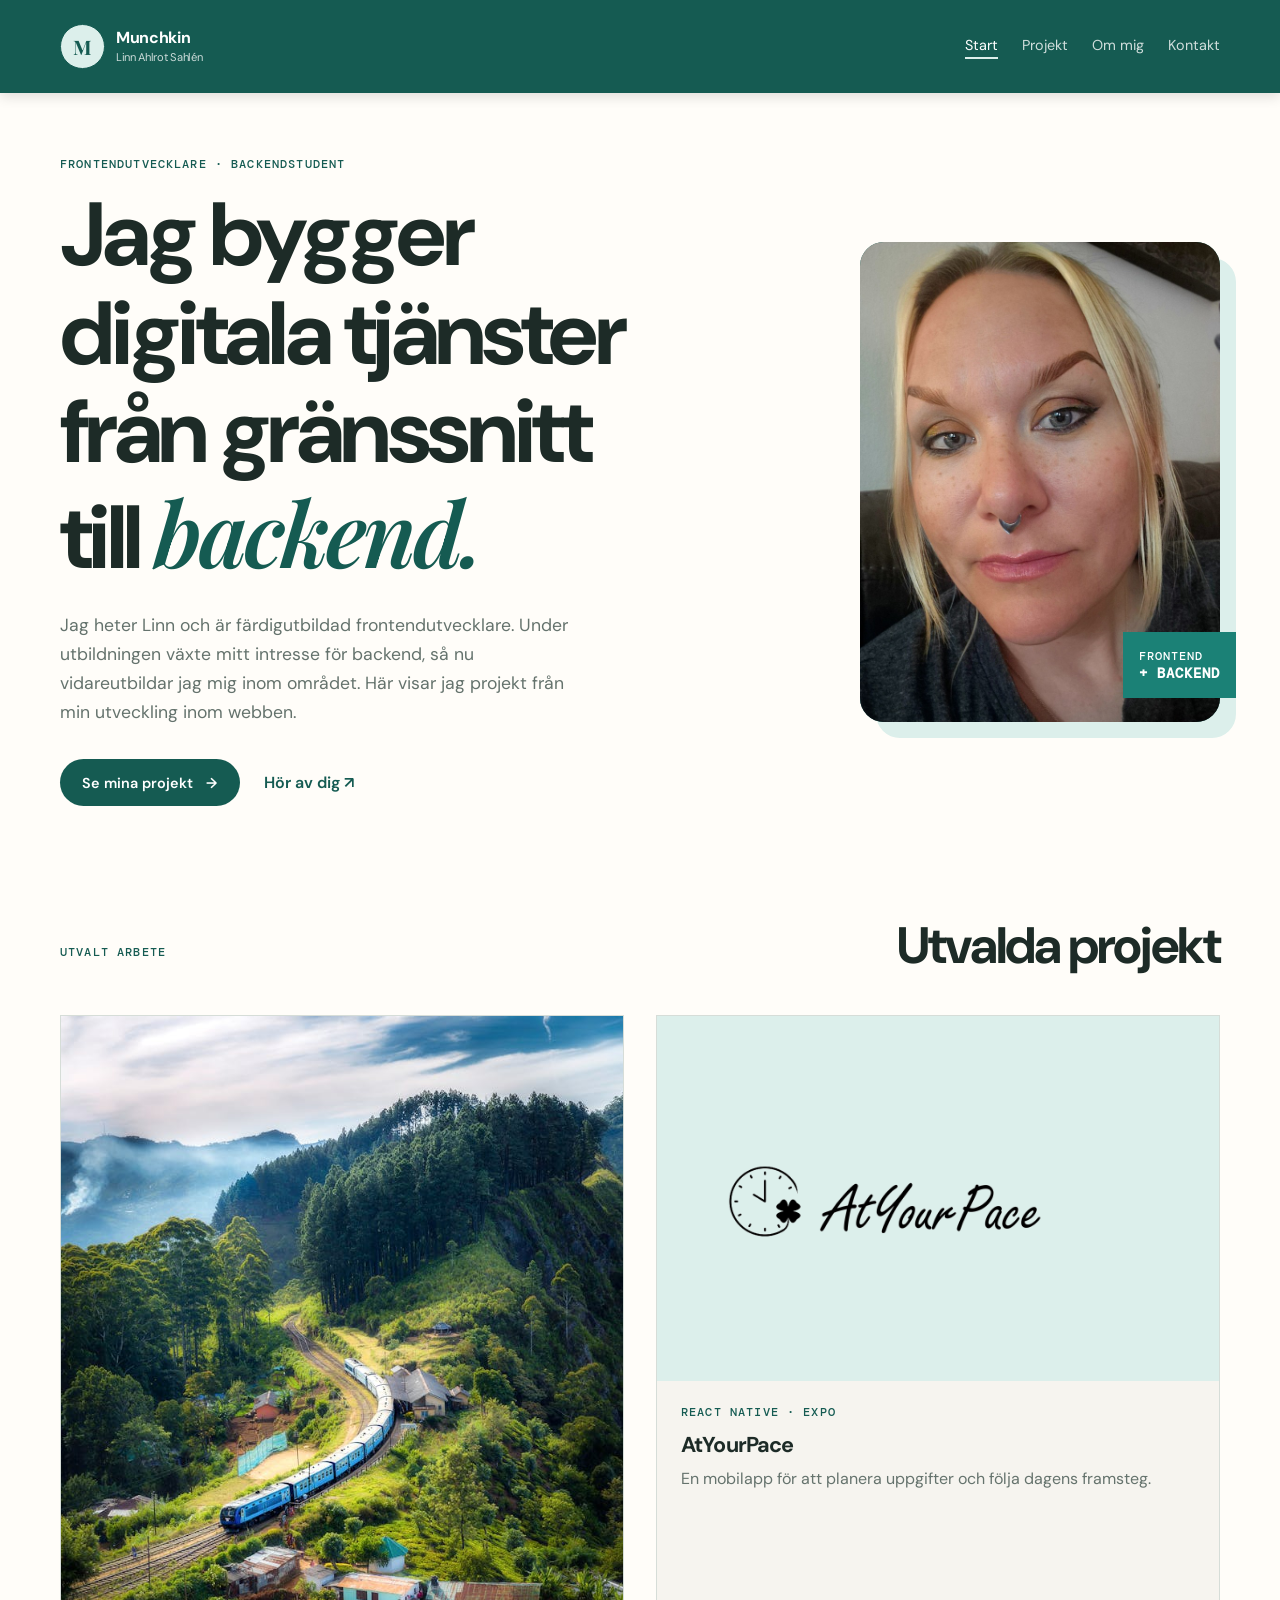
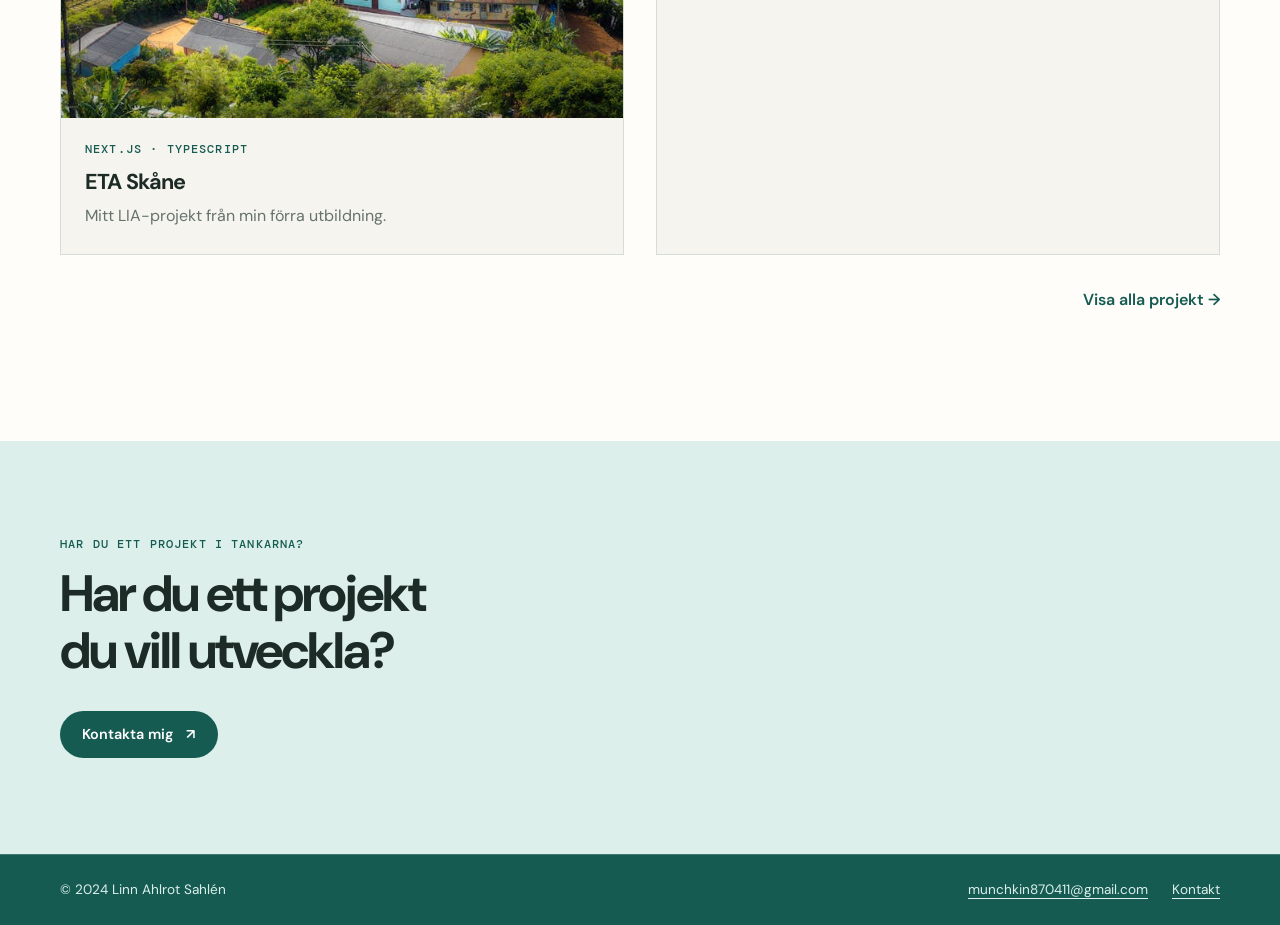
==== index.html @ 9eb6adfc "Initial commit: portfolio-webbplats" ====
<!doctype html>
<html lang="sv">
  <head>
    <meta charset="utf-8">
    <meta name="viewport" content="width=device-width, initial-scale=1">
    <meta name="description" content="Linn Ahlrot Sahléns portfolio inom webbutveckling och digital design.">
    <title>Linn Ahlrot Sahlén | Portfolio</title>
    <link rel="stylesheet" href="css/style.css">
    <link rel="stylesheet" href="css/home.css">
  </head>
  <body>
    <header class="site-header">
      <div class="content-width header-bar">
        <a class="brand" href="index.html" aria-label="Munchkin – Linn Ahlrot Sahléns startsida">
          <span class="brand-mark" aria-hidden="true">M</span>
          <span class="brand-name">
            <strong>Munchkin</strong>
            <small>Linn Ahlrot Sahlén</small>
          </span>
        </a>
        <input type="checkbox" id="nav-toggle" class="nav-toggle-input">
        <label class="nav-toggle-label" for="nav-toggle">
          <span class="visually-hidden">Meny</span>
          <span class="nav-toggle-icon" aria-hidden="true"></span>
        </label>
        <nav class="site-nav" aria-label="Huvudnavigation">
          <a class="active" href="index.html">Start</a>
          <a href="projects.html">Projekt</a>
          <a href="about.html">Om mig</a>
          <a href="contact.html">Kontakt</a>
        </nav>
      </div>
    </header>

    <main>
      <section class="hero content-width">
        <div class="hero-copy">
          <p class="eyebrow">Frontendutvecklare · Backendstudent</p>
          <h1>Jag bygger digitala tjänster från gränssnitt till <em>backend.</em></h1>
          <p class="hero-text">
            Jag heter Linn och är färdigutbildad frontendutvecklare. Under utbildningen växte mitt intresse för backend, så nu vidareutbildar jag mig inom området. Här visar jag projekt från min utveckling inom webben.
          </p>
          <div class="button-row">
            <a class="button button-primary" href="projects.html">Se mina projekt <span aria-hidden="true">→</span></a>
            <a class="text-link" href="contact.html">Hör av dig <span aria-hidden="true">↗</span></a>
          </div>
        </div>
        <div class="hero-visual">
          <div class="portrait-frame">
            <img src="assets/linn-portrait.jpg" width="768" height="1024" alt="Porträtt av Linn">
          </div>
          <p class="visual-note">FRONTEND<br><strong>+ BACKEND</strong></p>
        </div>
      </section>

      <section class="intro-section content-width" aria-labelledby="selected-title">
        <div class="section-heading">
          <p class="eyebrow">Utvalt arbete</p>
          <h2 id="selected-title">Utvalda projekt</h2>
        </div>
        <div class="project-preview-grid">
          <article class="project-card">
            <a class="project-image" href="projects.html#eta-skane">
              <img src="assets/eta-skane.jpg" width="800" height="520" alt="Resebild från webbprojektet ETA Skåne">
            </a>
            <div class="project-card-body">
              <p class="project-type">Next.js · TypeScript</p>
              <h3><a href="projects.html#eta-skane">ETA Skåne</a></h3>
              <p>Mitt LIA-projekt från min förra utbildning.</p>
            </div>
          </article>
          <article class="project-card">
            <a class="project-image project-image-logo" href="projects.html#atyourpace">
              <img src="assets/atyourpace-logo.png" width="2000" height="400" alt="AtYourPace-logotyp med en klocka och en fyrklöver">
            </a>
            <div class="project-card-body">
              <p class="project-type">React Native · Expo</p>
              <h3><a href="projects.html#atyourpace">AtYourPace</a></h3>
              <p>En mobilapp för att planera uppgifter och följa dagens framsteg.</p>
            </div>
          </article>
        </div>
        <a class="text-link section-link" href="projects.html">Visa alla projekt <span aria-hidden="true">→</span></a>
      </section>

      <section class="statement-band" aria-label="Kontakt">
        <div class="content-width statement-content">
          <p class="eyebrow">Har du ett projekt i tankarna?</p>
          <h2>Har du ett projekt<br>du vill utveckla?</h2>
          <a class="button button-primary" href="contact.html">Kontakta mig <span aria-hidden="true">↗</span></a>
        </div>
      </section>
    </main>

    <footer class="site-footer">
      <div class="content-width footer-content">
        <p>© 2024 Linn Ahlrot Sahlén</p>
        <div class="footer-links">
          <a href="mailto:munchkin870411@gmail.com">munchkin870411@gmail.com</a>
          <a href="contact.html">Kontakt</a>
        </div>
      </div>
    </footer>
  </body>
</html>
---- css/style.css ----
@import url('https://fonts.googleapis.com/css2?family=DM+Mono:wght@400;500&family=DM+Sans:wght@400;500;600;700&family=Playfair+Display:ital,wght@0,600;0,700;1,600;1,700&display=swap');

:root {
  --ink: #1d2b27;
  --muted: #65736d;
  --cream: #f6f4ef;
  --paper: #fffdf9;
  --green: #155b52;
  --mint: #dcefeb;
  --turquoise: #1b8176;
  --line: #d6ddd8;
  --max-width: 1160px;
}

* {
  box-sizing: border-box;
}

html {
  scroll-behavior: smooth;
}

body {
  margin: 0;
  background: var(--paper);
  color: var(--ink);
  font-family: "DM Sans", Arial, sans-serif;
  line-height: 1.65;
}

img {
  display: block;
  max-width: 100%;
  height: auto;
}

a {
  color: inherit;
}

a:focus-visible,
input:focus-visible,
textarea:focus-visible,
button:focus-visible {
  outline: 3px solid var(--turquoise);
  outline-offset: 4px;
}

.brand:focus-visible,
.footer-links a:focus-visible {
  outline-color: white;
}

.content-width {
  width: min(var(--max-width), calc(100% - 2rem));
  margin-inline: auto;
}

.site-header {
  position: sticky;
  top: 0;
  z-index: 10;
  background: var(--green);
  color: white;
  box-shadow: 0 .25rem .75rem rgb(0 0 0 / 12%);
}

.header-bar {
  position: relative;
  display: flex;
  align-items: flex-start;
  flex-direction: column;
  gap: 1rem;
  padding-block: 1.5rem;
}

.visually-hidden {
  position: absolute;
  width: 1px;
  height: 1px;
  margin: -1px;
  padding: 0;
  overflow: hidden;
  clip: rect(0, 0, 0, 0);
  white-space: nowrap;
  border: 0;
}

/* Osynlig kryssruta ovanpå hamburgerknappen: fångar klick och
   tangentbordsinmatning (Tab + Mellanslag) utan JavaScript. */
.nav-toggle-input {
  position: absolute;
  top: 1.5rem;
  right: 0;
  z-index: 3;
  width: 2.8rem;
  height: 2.8rem;
  margin: 0;
  opacity: 0;
  cursor: pointer;
}

.nav-toggle-label {
  position: absolute;
  top: 1.5rem;
  right: 0;
  z-index: 2;
  display: grid;
  place-items: center;
  width: 2.8rem;
  height: 2.8rem;
  border: 1px solid var(--line);
  border-radius: 50%;
  background: var(--paper);
  cursor: pointer;
}

.nav-toggle-icon,
.nav-toggle-icon::before,
.nav-toggle-icon::after {
  display: block;
  width: 1.3rem;
  height: 2px;
  border-radius: 2px;
  background: var(--ink);
  transition: transform .25s ease, top .25s ease, background-color .25s ease;
}

.nav-toggle-icon {
  position: relative;
}

.nav-toggle-icon::before,
.nav-toggle-icon::after {
  position: absolute;
  left: 0;
  content: "";
}

.nav-toggle-icon::before {
  top: -.45rem;
}

.nav-toggle-icon::after {
  top: .45rem;
}

.nav-toggle-input:focus-visible ~ .nav-toggle-label {
  outline: 3px solid var(--turquoise);
  outline-offset: 3px;
}

.nav-toggle-input:checked ~ .nav-toggle-label .nav-toggle-icon {
  background: transparent;
}

.nav-toggle-input:checked ~ .nav-toggle-label .nav-toggle-icon::before {
  top: 0;
  transform: rotate(45deg);
}

.nav-toggle-input:checked ~ .nav-toggle-label .nav-toggle-icon::after {
  top: 0;
  transform: rotate(-45deg);
}

.brand {
  display: flex;
  align-items: center;
  gap: .7rem;
  text-decoration: none;
  letter-spacing: -.02em;
}

.brand-mark,
.brand-name strong {
  transition: background-color .2s ease, color .2s ease;
}

.brand-mark {
  display: grid;
  place-items: center;
  width: 2.8rem;
  height: 2.8rem;
  border: 1px solid var(--green);
  border-radius: 50%;
  background: var(--mint);
  color: var(--green);
  font: 700 1.25rem "Playfair Display", Georgia, serif;
}

.brand-name {
  display: flex;
  flex-direction: column;
  line-height: 1.15;
}

.brand-name strong {
  font-size: 1rem;
  font-weight: 700;
}

.brand-name small {
  margin-top: .2rem;
  color: rgba(255, 255, 255, .78);
  font-size: .7rem;
  font-weight: 400;
}

.site-nav {
  display: none;
  position: absolute;
  top: calc(100% + .5rem);
  right: 0;
  left: 0;
  z-index: 1;
  flex-direction: column;
  gap: 0;
  padding: .5rem 1rem;
  border: 1px solid var(--line);
  background: var(--paper);
  box-shadow: 0 1rem 2rem rgb(29 43 39 / 12%);
  font-size: 1rem;
}

.nav-toggle-input:checked ~ .site-nav {
  display: flex;
}

.site-nav a {
  padding: .9rem .25rem;
  border-bottom: 1px solid var(--line);
  color: var(--muted);
  text-decoration: none;
  text-underline-offset: .35rem;
  transition: color .2s ease;
}

.site-nav a:last-child {
  border-bottom: 0;
}

.site-nav .active {
  color: var(--ink);
}

.site-nav .active {
  border-bottom: 2px solid var(--turquoise);
}

h1,
h2,
h3,
p {
  margin-top: 0;
}

h1,
h2,
h3 {
  line-height: 1.1;
  letter-spacing: -.04em;
}

h1 {
  max-width: 760px;
  margin-bottom: 1.5rem;
  font-size: clamp(2.7rem, 7vw, 5.7rem);
}

h2 {
  font-size: clamp(2rem, 4vw, 3.2rem);
}

h3 {
  font-size: 1.35rem;
}

em {
  color: var(--green);
  font-family: "Playfair Display", Georgia, serif;
  font-weight: 600;
}

.eyebrow,
.project-type,
.value-number {
  margin-bottom: .9rem;
  color: var(--green);
  font: 500 .72rem "DM Mono", monospace;
  letter-spacing: .1em;
  text-transform: uppercase;
}

.button {
  display: inline-flex;
  align-items: center;
  gap: .8rem;
  border: 0;
  border-radius: 999px;
  padding: .9rem 1.4rem;
  font: 600 .9rem "DM Sans", sans-serif;
  text-decoration: none;
  cursor: pointer;
  transition: background-color .2s ease, color .2s ease, box-shadow .2s ease, transform .2s ease;
}

.button-primary {
  background: var(--green);
  color: white;
}

.button-light {
  background: var(--paper);
  color: var(--green);
}

.text-link {
  color: var(--green);
  font-weight: 600;
  text-decoration: none;
  text-underline-offset: .3rem;
  transition: color .2s ease;
}

.footer-links a {
  text-underline-offset: .25rem;
  transition: color .2s ease;
}

@media (hover: hover) {
  .brand:hover .brand-mark {
    background: var(--green);
    color: white;
  }

  .brand:hover .brand-name strong {
    color: var(--mint);
  }

  .site-nav a:not(.active):hover {
    color: var(--ink);
    text-decoration: underline;
  }

  .button:hover {
    box-shadow: 0 .6rem 1.2rem rgb(29 43 39 / 22%);
    transform: translateY(-3px);
  }

  .button-primary:hover {
    background: var(--turquoise);
  }

  .button-light:hover {
    background: var(--mint);
  }

  .text-link:hover,
  .footer-links a:hover {
    color: var(--turquoise);
    text-decoration: underline;
  }

  .footer-links a:hover {
    color: white;
  }
}

.button:active {
  box-shadow: none;
  transform: translateY(0) scale(.98);
}

.section-heading {
  display: flex;
  align-items: flex-start;
  flex-direction: column;
  gap: 1rem;
  margin-bottom: 2.5rem;
}

.section-heading h2 {
  max-width: 500px;
  margin-bottom: 0;
}

.site-footer {
  background: var(--green);
  border-top: 1px solid rgba(255, 255, 255, .18);
  color: var(--mint);
  font-size: .85rem;
}

.footer-content {
  display: flex;
  align-items: flex-start;
  flex-direction: column;
  gap: .5rem;
  padding-block: 1.5rem;
}

.footer-content p {
  margin-bottom: 0;
}

.footer-links {
  display: flex;
  flex-direction: column;
  gap: .5rem;
}

@media (prefers-reduced-motion: reduce) {
  *,
  *::before,
  *::after {
    scroll-behavior: auto !important;
    transition-duration: .01ms !important;
    animation-duration: .01ms !important;
    animation-iteration-count: 1 !important;
  }
}

@media (min-width: 640px) {
  .content-width {
    width: min(var(--max-width), calc(100% - 2.5rem));
  }

  .footer-content,
  .footer-links {
    flex-direction: row;
  }

  .footer-content {
    justify-content: space-between;
  }

  .footer-links {
    gap: 1.5rem;
  }
}

@media (min-width: 1024px) {
  .header-bar {
    align-items: center;
    flex-direction: row;
    justify-content: space-between;
    gap: 1.5rem;
  }

  .nav-toggle-input,
  .nav-toggle-label {
    display: none;
  }

  .site-nav {
    position: static;
    display: flex;
    flex-direction: row;
    gap: 1.5rem;
    padding: 0;
    border: 0;
    background: none;
    box-shadow: none;
    font-size: .9rem;
  }

  .site-nav a {
    padding: 0;
    border-bottom: 0;
    color: rgba(255, 255, 255, .8);
  }

  .site-nav .active {
    color: white;
    border-bottom: 2px solid var(--mint);
  }

  .site-nav a:not(.active):hover {
    color: white;
    text-decoration: underline;
  }

  .site-nav a:focus-visible {
    outline-color: white;
  }

  .section-heading {
    align-items: end;
    flex-direction: row;
    justify-content: space-between;
    gap: 2rem;
  }

  h1 {
    font-size: clamp(2.7rem, 7vw, 5.7rem);
  }
}
---- css/home.css ----
.hero {
  display: grid;
  grid-template-columns: 1fr;
  align-items: center;
  gap: 3rem;
  min-height: auto;
  padding-block: 4rem 5rem;
}

.hero-text {
  max-width: 520px;
  margin-bottom: 2rem;
  color: var(--muted);
  font-size: 1.1rem;
}

.button-row {
  display: flex;
  align-items: center;
  gap: 1.5rem;
  flex-wrap: wrap;
}

.hero-visual {
  position: relative;
  width: min(80%, 360px);
  max-width: 430px;
  justify-self: center;
}

.portrait-frame {
  overflow: hidden;
  border-radius: 1.5rem;
  background: var(--green);
  box-shadow: 1rem 1rem 0 var(--mint);
}

.portrait-frame img {
  width: 100%;
}

.visual-note {
  position: absolute;
  right: -2rem;
  bottom: 1rem;
  margin: 0;
  padding: 1rem;
  background: var(--turquoise);
  color: white;
  font: 500 .75rem "DM Mono", monospace;
  letter-spacing: .08em;
}

.visual-note strong {
  font-size: .9rem;
}

.intro-section {
  padding-bottom: 8rem;
}

.project-preview-grid {
  display: grid;
  grid-template-columns: 1fr;
  gap: 2rem;
}

.project-card {
  overflow: hidden;
  border: 1px solid var(--line);
  background: var(--cream);
  transition: border-color .25s ease, box-shadow .25s ease, transform .25s ease;
}

.project-image {
  display: block;
  overflow: hidden;
}

.project-image-logo {
  display: grid;
  aspect-ratio: 800 / 520;
  place-items: center;
  padding: 2rem;
  background: var(--mint);
}

.project-image-logo img {
  width: 90%;
}

.project-image img {
  transition: transform .35s ease;
}

.project-card-body {
  padding: 1.5rem;
}

.project-card-body h3 {
  margin-bottom: .5rem;
}

.project-card-body h3 a {
  text-decoration: none;
  transition: color .2s ease;
}

.project-card:focus-within {
  border-color: var(--turquoise);
  box-shadow: 0 .8rem 2rem rgb(29 43 39 / 12%);
  transform: translateY(-3px);
}

.project-card:focus-within .project-image img {
  transform: scale(1.03);
}

@media (hover: hover) {
  .project-card:hover {
    border-color: var(--turquoise);
    box-shadow: 0 .8rem 2rem rgb(29 43 39 / 12%);
    transform: translateY(-3px);
  }

  .project-image:hover img {
    transform: scale(1.03);
  }

  .project-card-body h3 a:hover {
    color: var(--turquoise);
  }
}

@media (prefers-reduced-motion: reduce) {
  .project-card,
  .project-image img,
  .project-card-body h3 a {
    transition: none;
  }
}

.project-card-body p:last-child {
  margin-bottom: 0;
  color: var(--muted);
}

.section-link {
  display: block;
  width: fit-content;
  margin: 2rem 0 0 auto;
}

.statement-band {
  background: var(--mint);
}

.statement-content {
  padding-block: 6rem;
}

.statement-content .eyebrow {
  color: var(--green);
}

.statement-content h2 {
  max-width: 650px;
  margin-bottom: 2rem;
}

.statement-content em {
  color: var(--mint);
}

@media (min-width: 480px) {
  .project-preview-grid {
    grid-template-columns: repeat(2, 1fr);
  }
}

@media (min-width: 768px) {
  .hero {
    grid-template-columns: 1.1fr .9fr;
    gap: 4rem;
    min-height: 690px;
    padding-block: 4rem 7rem;
  }

  .hero-visual {
    justify-self: end;
  }

  .visual-note {
    right: -1rem;
    bottom: 1.5rem;
  }
}
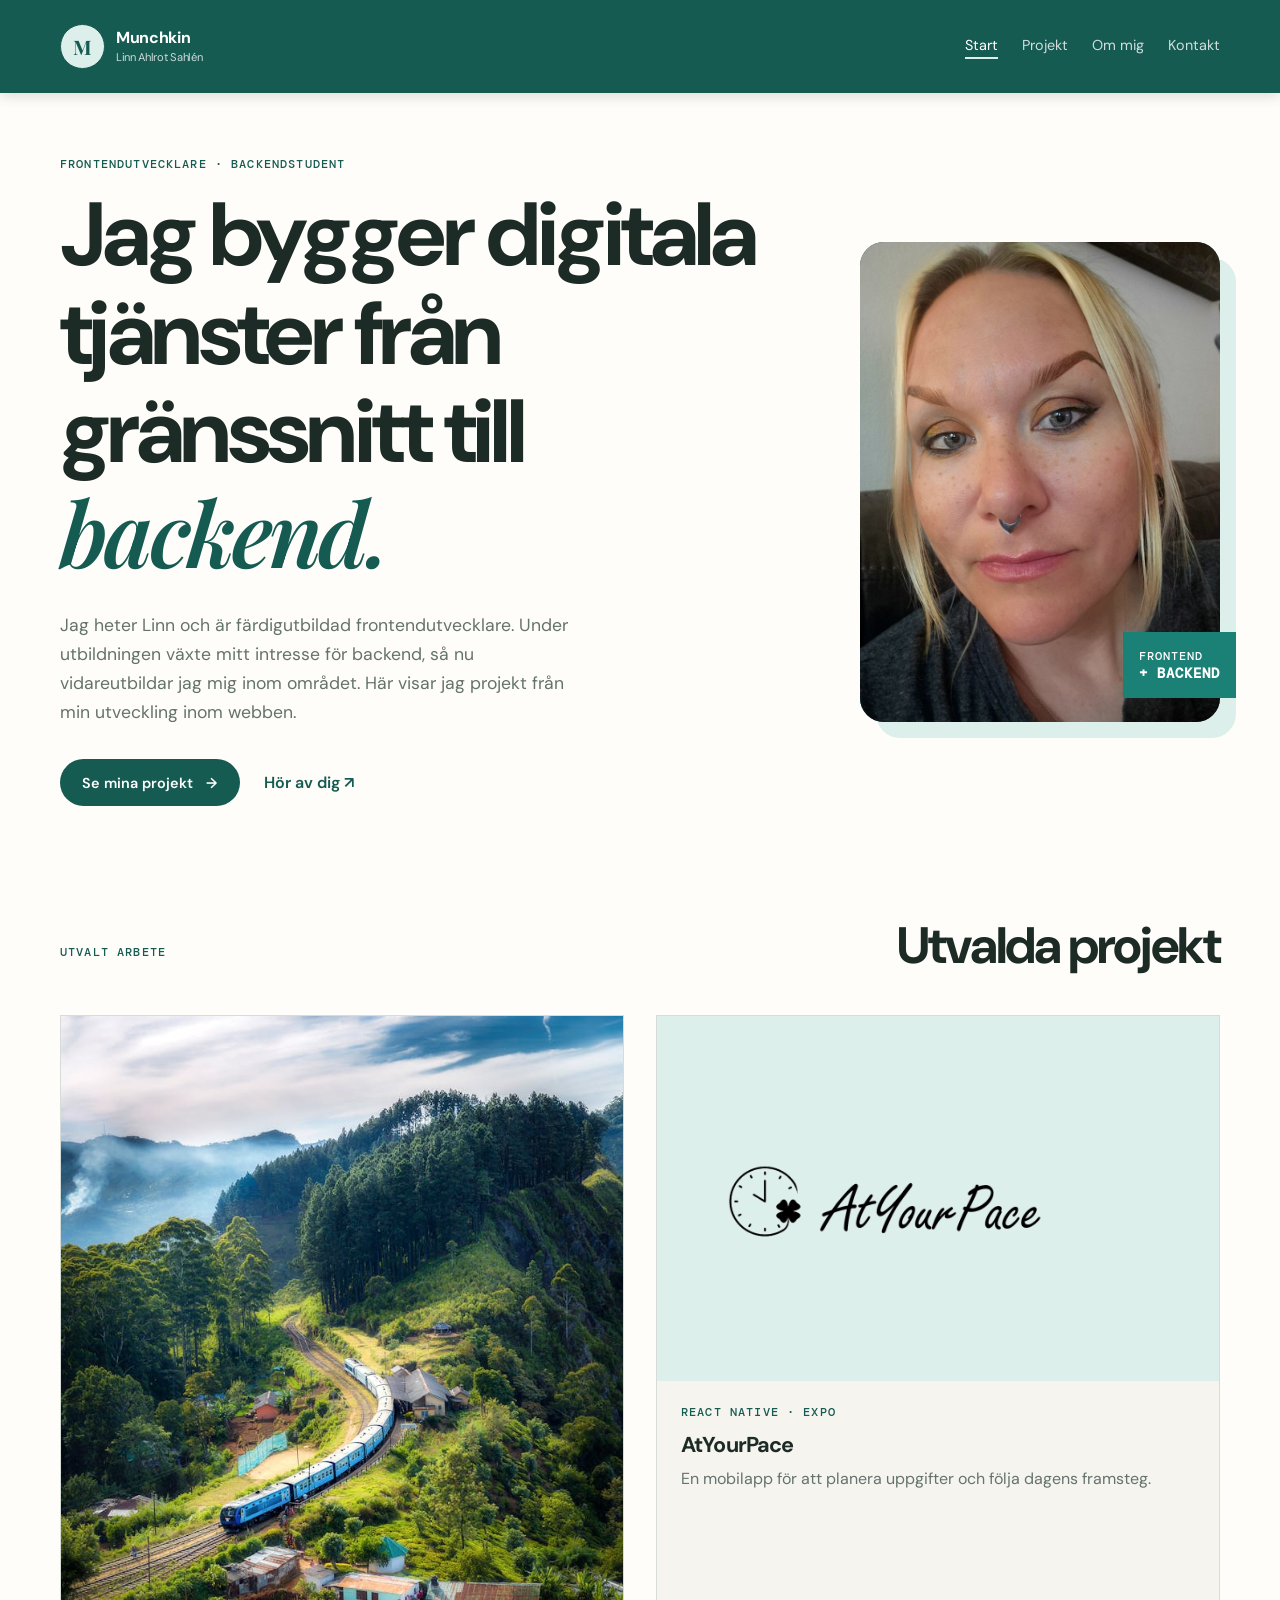
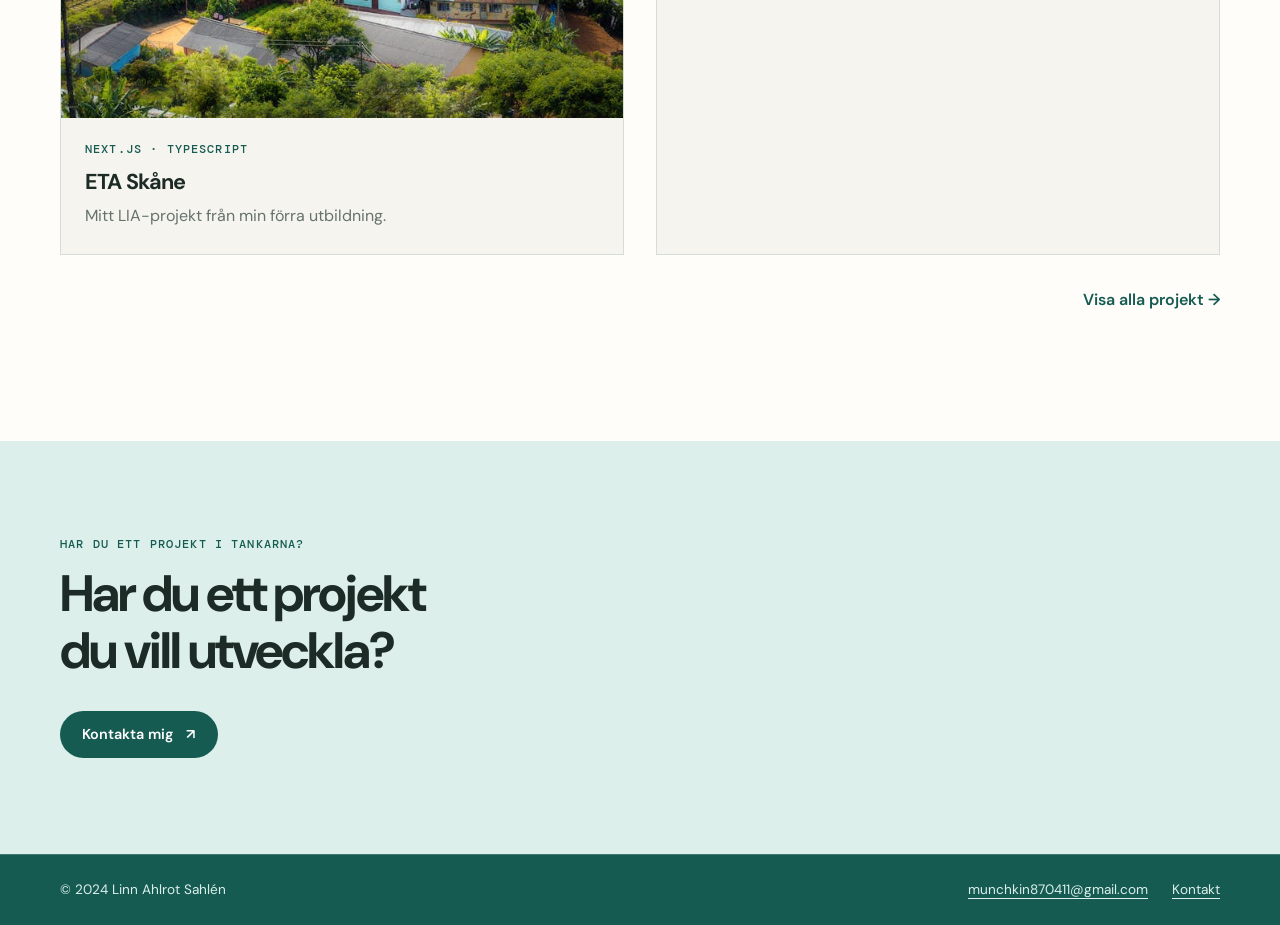
==== commit 61029208: "Use flexbox for hero, unify breakpoints to 640/1024px, mark AtYourPace as ongoing, simplify README C" ====
--- a/index.html
+++ b/index.html
@@ -34,7 +34,7 @@
 
     <main>
       <section class="hero content-width">
-        <div class="hero-copy">
+        <div class="hero-content">
           <p class="eyebrow">Frontendutvecklare · Backendstudent</p>
           <h1>Jag bygger digitala tjänster från gränssnitt till <em>backend.</em></h1>
           <p class="hero-text">
@@ -49,11 +49,11 @@
           <div class="portrait-frame">
             <img src="assets/linn-portrait.jpg" width="768" height="1024" alt="Porträtt av Linn">
           </div>
-          <p class="visual-note">FRONTEND<br><strong>+ BACKEND</strong></p>
+          <p class="hero-badge">FRONTEND<br><strong>+ BACKEND</strong></p>
         </div>
       </section>
 
-      <section class="intro-section content-width" aria-labelledby="selected-title">
+      <section class="featured-projects content-width" aria-labelledby="selected-title">
         <div class="section-heading">
           <p class="eyebrow">Utvalt arbete</p>
           <h2 id="selected-title">Utvalda projekt</h2>
@@ -83,8 +83,8 @@
         <a class="text-link section-link" href="projects.html">Visa alla projekt <span aria-hidden="true">→</span></a>
       </section>
 
-      <section class="statement-band" aria-label="Kontakt">
-        <div class="content-width statement-content">
+      <section class="cta-band" aria-label="Kontakt">
+        <div class="content-width cta-content">
           <p class="eyebrow">Har du ett projekt i tankarna?</p>
           <h2>Har du ett projekt<br>du vill utveckla?</h2>
           <a class="button button-primary" href="contact.html">Kontakta mig <span aria-hidden="true">↗</span></a>
--- a/css/style.css
+++ b/css/style.css
@@ -242,9 +242,6 @@
 
 .site-nav .active {
   color: var(--ink);
-}
-
-.site-nav .active {
   border-bottom: 2px solid var(--turquoise);
 }
 
@@ -310,11 +307,6 @@
   color: white;
 }
 
-.button-light {
-  background: var(--paper);
-  color: var(--green);
-}
-
 .text-link {
   color: var(--green);
   font-weight: 600;
@@ -350,10 +342,6 @@
 
   .button-primary:hover {
     background: var(--turquoise);
-  }
-
-  .button-light:hover {
-    background: var(--mint);
   }
 
   .text-link:hover,
@@ -491,8 +479,4 @@
     justify-content: space-between;
     gap: 2rem;
   }
-
-  h1 {
-    font-size: clamp(2.7rem, 7vw, 5.7rem);
-  }
-}
+}
--- a/css/home.css
+++ b/css/home.css
@@ -1,10 +1,13 @@
 .hero {
-  display: grid;
-  grid-template-columns: 1fr;
-  align-items: center;
+  display: flex;
+  flex-direction: column;
   gap: 3rem;
   min-height: auto;
   padding-block: 4rem 5rem;
+}
+
+.hero-content {
+  flex: 1;
 }
 
 .hero-text {
@@ -25,7 +28,7 @@
   position: relative;
   width: min(80%, 360px);
   max-width: 430px;
-  justify-self: center;
+  margin-inline: auto;
 }
 
 .portrait-frame {
@@ -39,7 +42,7 @@
   width: 100%;
 }
 
-.visual-note {
+.hero-badge {
   position: absolute;
   right: -2rem;
   bottom: 1rem;
@@ -51,11 +54,11 @@
   letter-spacing: .08em;
 }
 
-.visual-note strong {
+.hero-badge strong {
   font-size: .9rem;
 }
 
-.intro-section {
+.featured-projects {
   padding-bottom: 8rem;
 }
 
@@ -151,46 +154,45 @@
   margin: 2rem 0 0 auto;
 }
 
-.statement-band {
+.cta-band {
   background: var(--mint);
 }
 
-.statement-content {
+.cta-content {
   padding-block: 6rem;
 }
 
-.statement-content .eyebrow {
+.cta-content .eyebrow {
   color: var(--green);
 }
 
-.statement-content h2 {
+.cta-content h2 {
   max-width: 650px;
   margin-bottom: 2rem;
 }
 
-.statement-content em {
-  color: var(--mint);
-}
-
-@media (min-width: 480px) {
+@media (min-width: 640px) {
   .project-preview-grid {
     grid-template-columns: repeat(2, 1fr);
   }
 }
 
-@media (min-width: 768px) {
+@media (min-width: 1024px) {
   .hero {
-    grid-template-columns: 1.1fr .9fr;
+    flex-direction: row;
+    align-items: center;
     gap: 4rem;
     min-height: 690px;
     padding-block: 4rem 7rem;
   }
 
   .hero-visual {
-    justify-self: end;
+    flex: 0 1 360px;
+    width: auto;
+    margin-inline: 0;
   }
 
-  .visual-note {
+  .hero-badge {
     right: -1rem;
     bottom: 1.5rem;
   }
